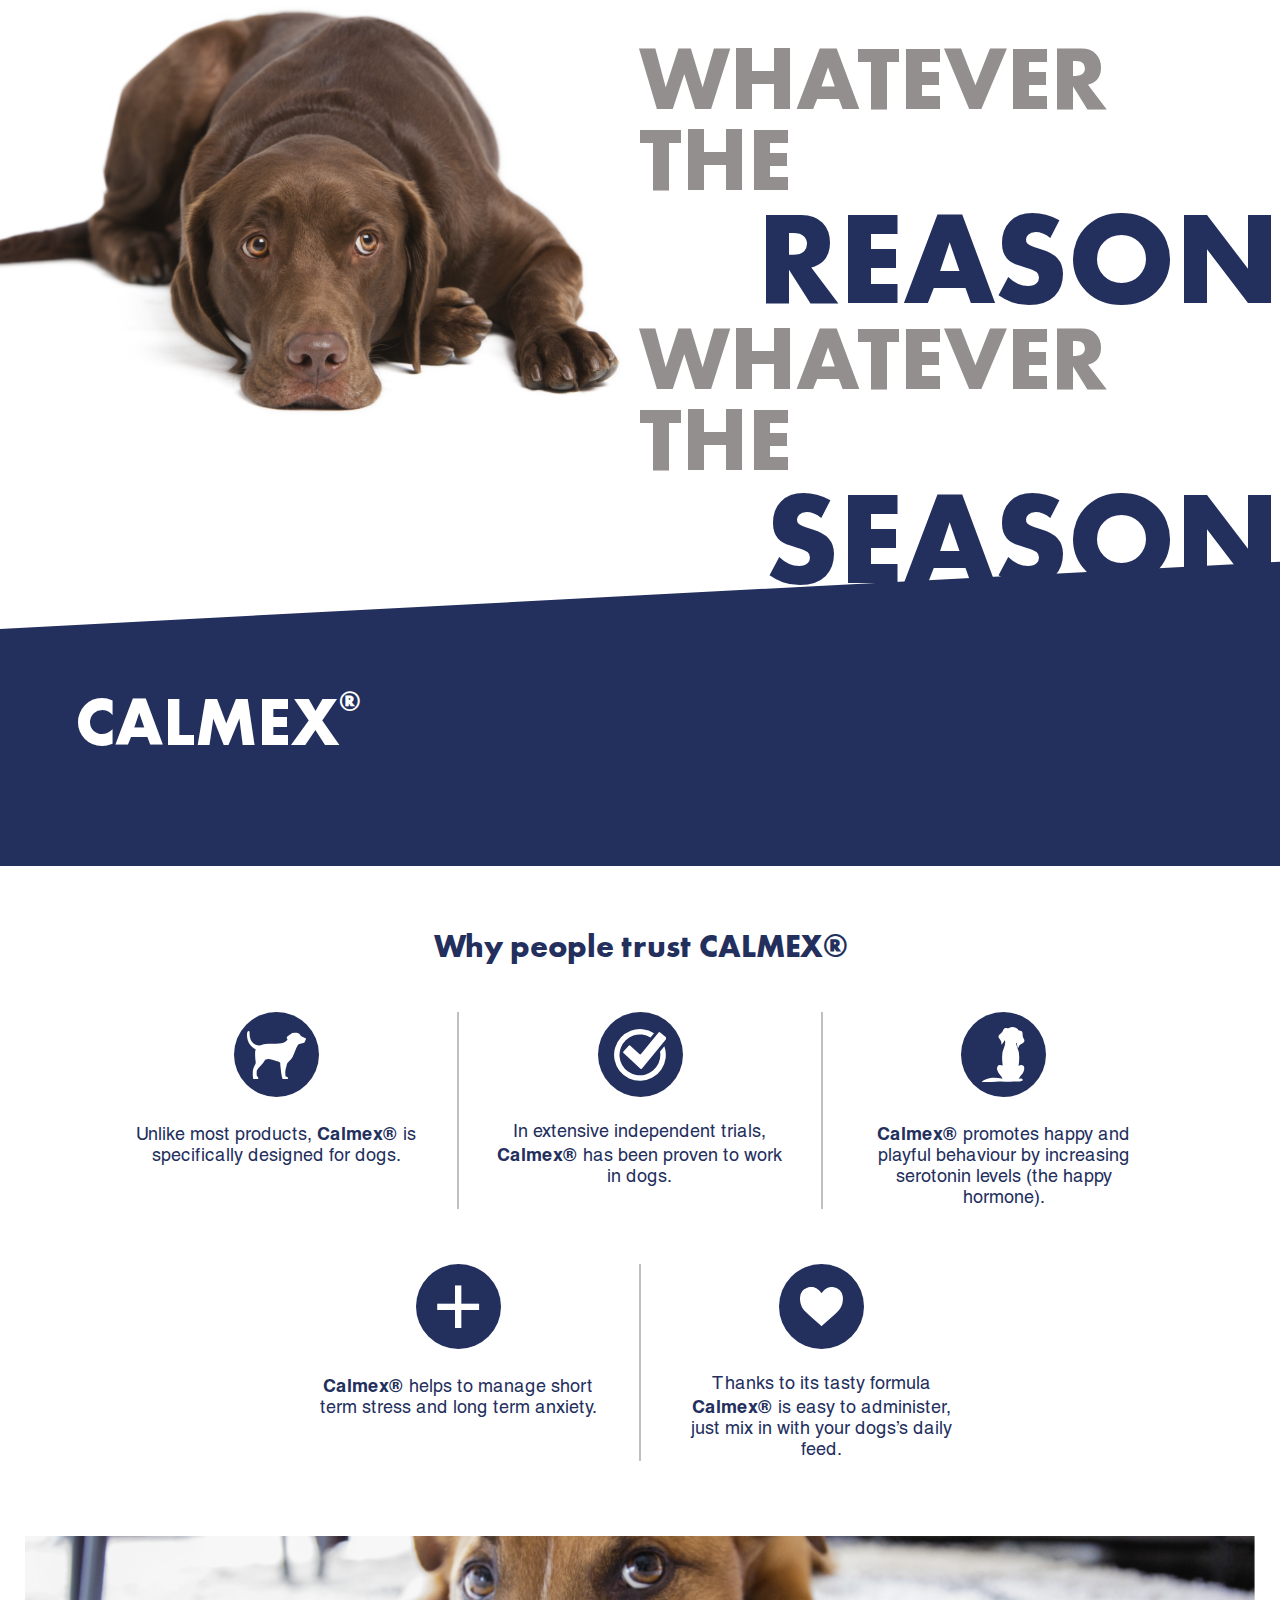
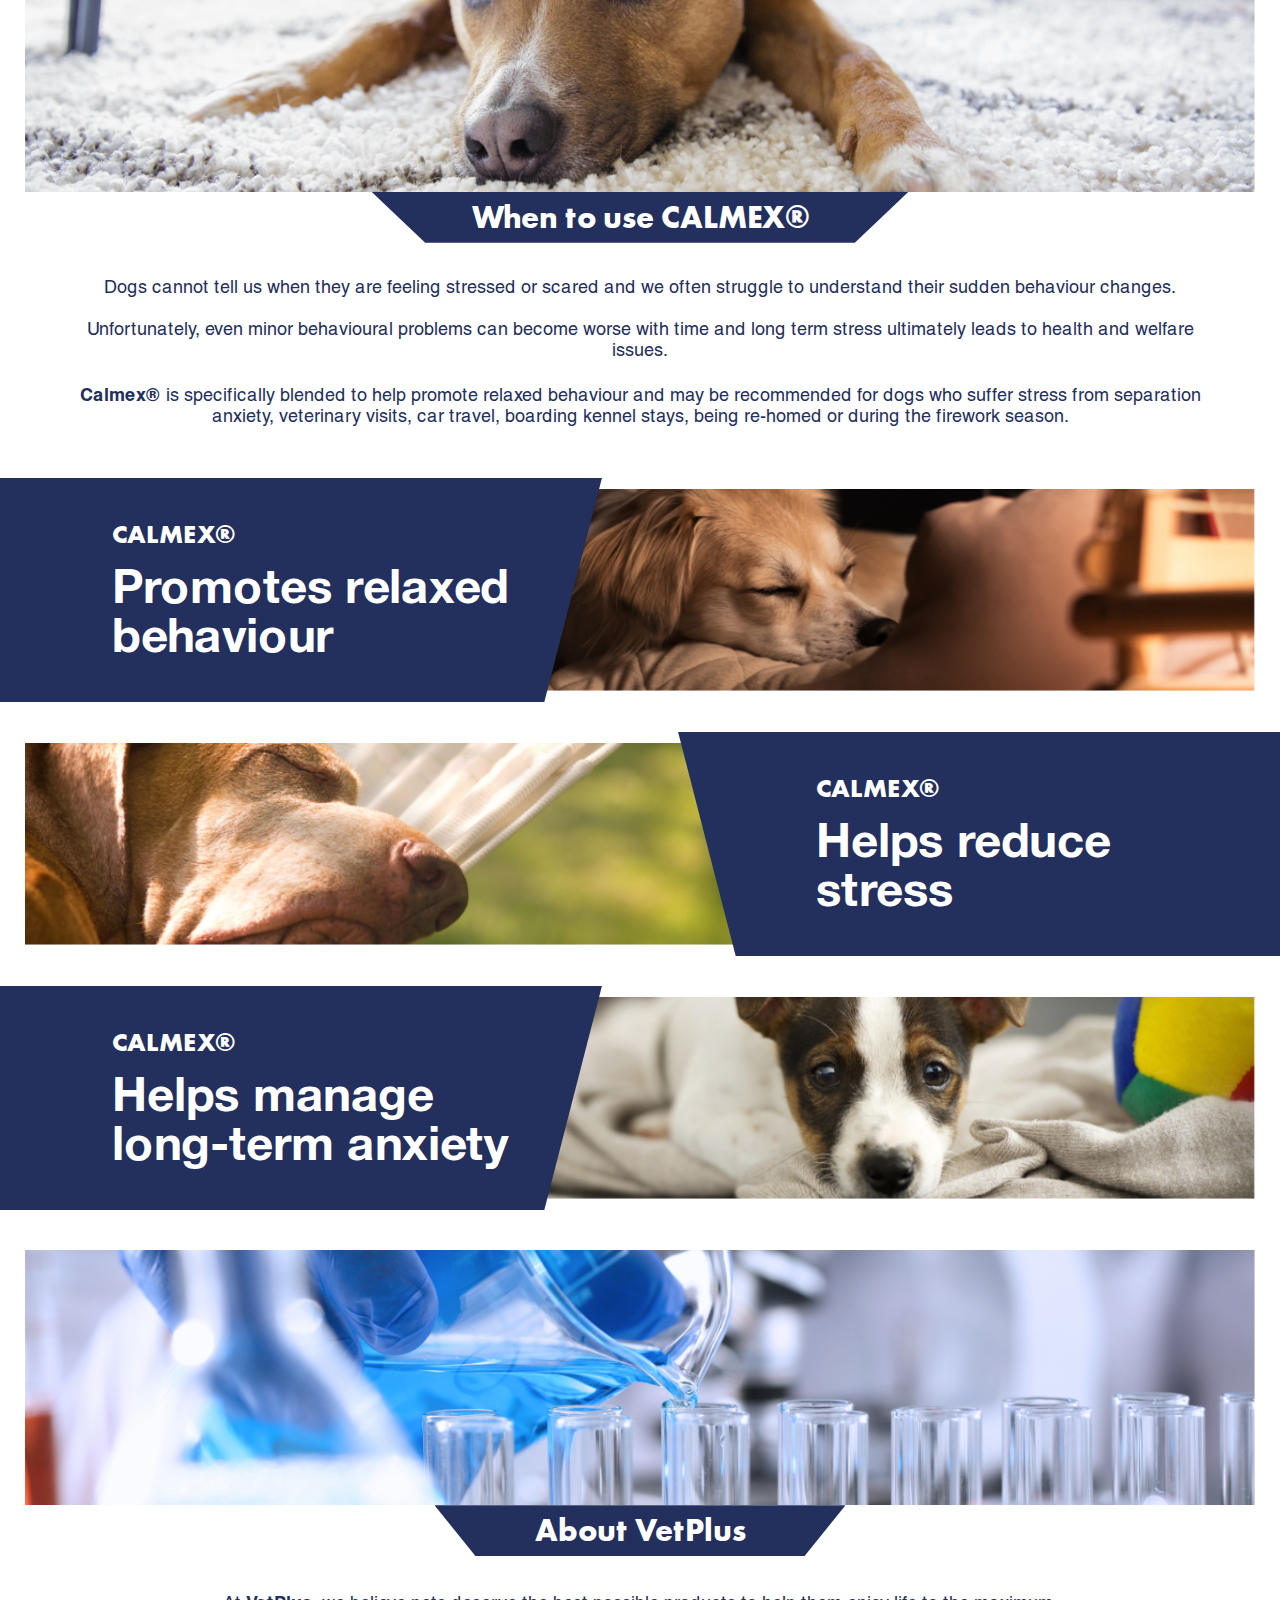
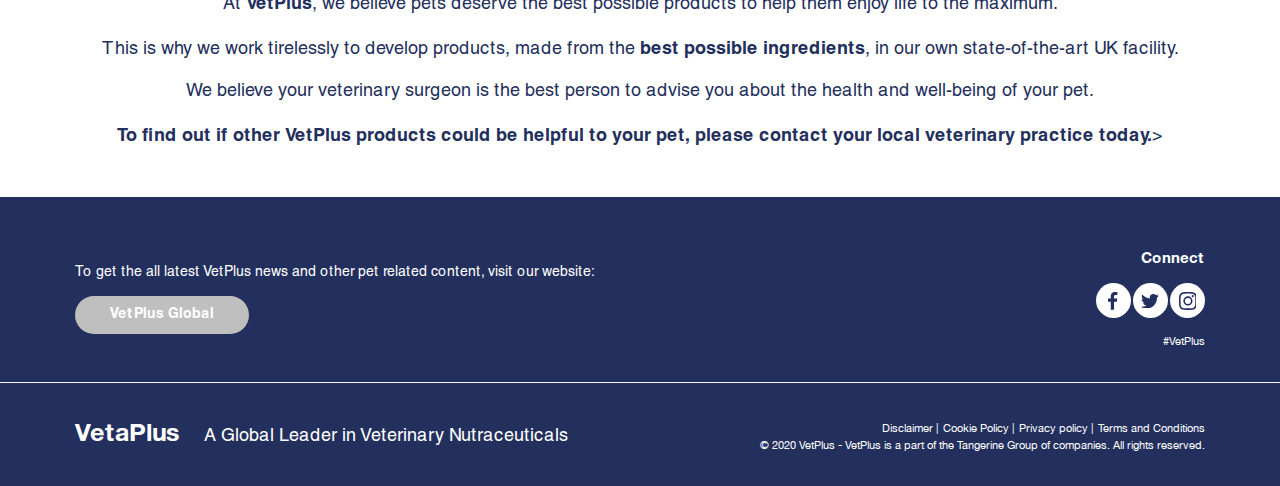
==== calmex-for-cats.html @ 081dda26 "Без адаптации" ====
<!doctype html>
<html lang="en">
<head>
  <meta charset="UTF-8">
  <meta name="viewport"
        content="width=device-width, user-scalable=no, initial-scale=1.0, maximum-scale=1.0, minimum-scale=1.0">
  <meta http-equiv="X-UA-Compatible" content="ie=edge">
  <link rel="stylesheet" href="assets/fonts/stylesheet.css">
  <link rel="stylesheet" href="assets/css/style.css">
  <link rel="stylesheet" href="assets/css/media.css">
  <title>SYNOQUIN</title>
</head>
<body id="landing">
<header class="landing">
  <div class="landing_banner">
    <div class="landing_banner__img">
      <img src="assets/img/calmex-for-dog/banner.png" alt="">
    </div>
    <div class="landing_banner__title">
      <h1>
        <span class="silver">whatever the</span>
        <span class="violet">reason</span>
        <span class="silver">whatever the</span>
        <span class="violet">season</span>
      </h1>
    </div>
  </div>
  <div class="container">
    <div class="logo_block">
      <p>CALMEX<span>®</span></p>
    </div>
  </div>
</header>

<main>

  <section class="people_trust">

    <div class="container">

      <h2 class="people_trust__title">Why people trust CALMEX®</h2>

      <div class="people_trust__cards_list">
        <div class="people_trust__card">
          <div class="people_trust__card__logo">
          <span>
            <svg xmlns="http://www.w3.org/2000/svg" width="59.027" height="48.199" viewBox="0 0 59.027 48.199"><path
              d="M943.365,1297.179c-.238-.11-4.494-1.859-4.974-2.506-.231-.311-1.165-1.645-1.165-1.645-1.449-2-6.472-1.39-7.686-.92a2.155,2.155,0,0,0-.654.469,19.776,19.776,0,0,0-3.574,2.5c-1.175,1.1-.94,1.645-.744,2.193a4.993,4.993,0,0,0,.636,1.121c-.9,1.412-3.032,3.585-8.231,4.017-1.25.1-4.485.3-10.753.3a19.257,19.257,0,0,0-8.752,1.746,14.268,14.268,0,0,1-4.658-.982,10.971,10.971,0,0,1-5.19-7.285,25.179,25.179,0,0,1-.388-5.129,1.478,1.478,0,0,0-.317-.824c-.744-.862-2.212,0-2.252,2.741-.036,2.523.229,6.97,3.141,10.686.252.322.522.638.815.947.339.357.671.682.993.981a27.233,27.233,0,0,0,3.737,2.834c-.893,2.164-.507,4.91-.507,7.309,0,2.859.865,5.6.395,6.619s-2.252,5.111-2.252,5.111c-1.1,3.407-.313,9.966-.089,10.184.421.409,1.91.509,3.055.45a4.694,4.694,0,0,0,1.381-.175c.617-.323.764-.646.676-.969s-.573-1.392-.94-1.529c-1.028-.382-.7-2.87-.7-4.729,0-2.163,3.237-5.175,4.862-6.926,1.935-2.084,3.134-4.852,3.663-5.175a8.462,8.462,0,0,1,3.437-.647c1.83.092,4.509,1.357,9.346,2.4,2.629.566,2.316,1.948,2.257,2.3s.206,2.556.382,4.289.676,5.755,1,7.4.617,3.231,1.117,3.525a14.829,14.829,0,0,0,3.434.206c1.469,0,2.134-.354,1.911-1.056-.382-1.205-2.419-1.656-2.575-1.773a27.666,27.666,0,0,1-.176-5.229,37.312,37.312,0,0,1,1.135-5.128c.274-1.018.265-2.839,2.38-4.563a15.035,15.035,0,0,0,3.87-4.7c2.086-4.4,3.868-10.424,5.441-12.048a5.056,5.056,0,0,1,2.146-.961,29.17,29.17,0,0,0,3.761-1.018.987.987,0,0,0,.517-.549,9.919,9.919,0,0,0,1.194-2.577C943.8,1297.664,943.754,1297.359,943.365,1297.179Z"
              transform="translate(-884.66 -1289.906)" fill="#fff"/></svg>
          </span>
          </div>
          <p class="people_trust__card__description">
            Unlike most products, <b>Calmex®</b> is specifically designed for dogs.
          </p>
        </div>
        <div class="people_trust__card">
          <div class="people_trust__card__logo">
          <span>
            <svg xmlns="http://www.w3.org/2000/svg" width="52.59" height="51.83" viewBox="0 0 52.59 51.83"><g
              transform="translate(0 0)"><path
              d="M397.347,250.685a20.635,20.635,0,0,1,.291,3.449,20.431,20.431,0,1,1-9.821-17.468l3.5-4.268a25.882,25.882,0,1,0,10.312,13.063Z"
              transform="translate(-351.285 -228.219)" fill="#fff"/><path
              d="M408.513,268.59a1.17,1.17,0,0,1-.067-1.648l5.224-5.664a1.169,1.169,0,0,1,1.647-.066l9.071,8.37a1.089,1.089,0,0,0,1.6-.112l17.558-21.44a1.169,1.169,0,0,1,1.641-.163l5.963,4.883a1.169,1.169,0,0,1,.163,1.64l-24.3,29.679a1.089,1.089,0,0,1-1.6.112Z"
              transform="translate(-398.982 -244.482)" fill="#fff"/></g></svg>
          </span>
          </div>
          <p class="people_trust__card__description">
            In extensive independent trials, <b>Calmex®</b> has been proven to work in dogs.
          </p>
        </div>
        <div class="people_trust__card">
          <div class="people_trust__card__logo">
          <span>
            <svg xmlns="http://www.w3.org/2000/svg" width="42.329" height="55.304" viewBox="0 0 42.329 55.304"><path
              d="M77.169,184.973a3.811,3.811,0,0,0-2.65.61c-.206.135-.411-.04-.367-.282a47.282,47.282,0,0,0,.619-8.441A23.929,23.929,0,0,0,72.447,166.4a7.883,7.883,0,0,1-.511-1.713c-.074-.393-.34-1.228-.086-1.583.176-.246.616-.269.885-.366a7.942,7.942,0,0,0,.753,5.193c.4.083.616-1.055.711-1.322.742-2.086,3.356-2.821,4.906-4.15a2.758,2.758,0,0,0,.321-3.429,11.626,11.626,0,0,1-1.244-3.459c-.1-.895.22-2.649-.495-3.888s-2.893-1.1-3.214-1.206-.595-.923-1.878-2.024a6.043,6.043,0,0,0-2.978-1.272,6.464,6.464,0,0,0-3.359-.029c-1.647.5-2.253,1.139-2.591,1.106s-2.262-.8-3.452.051-1.659,2.358-2.142,3.133a12.311,12.311,0,0,1-2.638,2.662c-.87.622-1.789,1.963-1.2,3.249s1.775,2.476,2.105,3.381a9.174,9.174,0,0,1,.639,2.243c.007.475-.317,1.421-.011,1.563s1.187-1.122,1.3-1.248a6.819,6.819,0,0,0,1.631-3.174c-.024.106.333.295.4.359.644.626.392,1.979.345,2.789a9.273,9.273,0,0,1-.671,3.135,23.93,23.93,0,0,0-2.323,10.461,47.4,47.4,0,0,0,.537,7.962.47.47,0,0,1-.672.536,3.739,3.739,0,0,0-2.263-.385c-1.949.285-3.148,2.206-2.548,4.627.791,3.192,3.31,5.322,4.946,8.041.6,1,.386,1,.386,1l-.789-.1a28.794,28.794,0,0,0-9.654-.839,24.914,24.914,0,0,0-5.334,1.2,13.426,13.426,0,0,0-4.567,2.32.4.4,0,0,0-.141.215c-.028.178.167.31.341.382a6.323,6.323,0,0,0,2.068.383c4.864.273,9.754-.667,14.614-.789.84-.021,1.684-.02,2.526,0a92.056,92.056,0,0,0,9.542.187c5.045-.015,9.957-.077,10.025-.613.017-.132,1.405-.187,1.574-.827a1.031,1.031,0,0,0-.562-1.121c-.141-.053-.281-.347-.618-.56s-1.258,0-1.258,0l-1.626.169a14.5,14.5,0,0,0,1.175-1.746c.708-.9,1.483-1.747,2.18-2.657C79.228,192.017,81.9,185.664,77.169,184.973Z"
              transform="translate(-37.544 -146.936)" fill="#fff"/></svg>
          </span>
          </div>
          <p class="people_trust__card__description">
            <b>Calmex®</b> promotes happy and playful behaviour by increasing serotonin levels (the happy hormone).
          </p>
        </div>
        <div class="people_trust__card">
          <div class="people_trust__card__logo">
          <span>
            +
          </span>
          </div>
          <p class="people_trust__card__description">
            <b>Calmex®</b> helps to manage short term stress and long term anxiety.
          </p>
        </div>
        <div class="people_trust__card">
          <div class="people_trust__card__logo">
          <span>
            <svg xmlns="http://www.w3.org/2000/svg" width="42.923" height="39.227" viewBox="0 0 42.923 39.227"><path
              d="M-92.744-152.993c-.875-.813-1.717-1.625-2.591-2.4q-3.685-3.277-7.391-6.529c-2.014-1.767-4.057-3.5-5.927-5.427a20.892,20.892,0,0,1-3.713-4.952,15.931,15.931,0,0,1-1.551-4.839,22.921,22.921,0,0,1-.272-4.494,10.692,10.692,0,0,1,7.244-9.907,11.212,11.212,0,0,1,12.037,2.861,13.228,13.228,0,0,1,2.035,2.571c.035.056.072.11.129.2l.156-.244a13.116,13.116,0,0,1,5.122-4.812,10.987,10.987,0,0,1,6.009-1.193,10.783,10.783,0,0,1,7.094,3.271,10.686,10.686,0,0,1,2.948,6.055,18.59,18.59,0,0,1,.01,4.319,17.645,17.645,0,0,1-.878,4.243,16.933,16.933,0,0,1-3.282,5.529,50.726,50.726,0,0,1-5.085,4.97c-2.644,2.325-5.307,4.629-7.943,6.965-1.355,1.2-2.666,2.451-4,3.678Z"
              transform="translate(114.207 192.219)" fill="#fff"/></svg>
          </span>
          </div>
          <p class="people_trust__card__description">
            Thanks to its tasty formula <b>Calmex®</b> is easy to administer, just mix in with your dogs’s daily feed.
          </p>
        </div>
      </div>

    </div>

  </section>

  <section class="when_use">
    <div class="when_use__banner">
      <img src="assets/img/calmex-for-dog/when-to-use.png" alt="">
    </div>

    <div class="container">
      <h2 class="when_use__title">When to use CALMEX®</h2>

      <p class="when_use__description">Dogs cannot tell us when they are feeling stressed or scared and we often
        struggle to understand their sudden
        behaviour changes.
        <br><br>

        Unfortunately, even minor behavioural problems can become worse with time and long term stress ultimately leads
        to health and welfare issues.
        <br><br>

        <b> Calmex®</b> is specifically blended to help promote relaxed behaviour and may be recommended for dogs who
        suffer
        stress from separation anxiety, veterinary visits, car travel, boarding kennel stays, being re-homed or during
        the firework season.</p>
    </div>
  </section>

  <section class="advantages">

    <div class="advantages__line">
      <div class="advantages__line__tab">
          <p>CALMEX<span>®</span></p>
        <h3 class="advantages__line__title">
          Promotes relaxed <br> behaviour
        </h3>
      </div>
      <div class="advantages__line__image" style="background-image: url('assets/img/calmex-for-dog/use-1.png') "></div>
    </div>

    <div class="advantages__line">
      <div class="advantages__line__tab">
          <p>CALMEX<span>®</span></p>
        <h3 class="advantages__line__title">
          Helps reduce<br>
          stress
        </h3>
      </div>
      <div class="advantages__line__image" style="background-image: url('assets/img/calmex-for-dog/use-2.png') "></div>
    </div>

    <div class="advantages__line">
      <div class="advantages__line__tab">
          <p>CALMEX<span>®</span></p>
        <h3 class="advantages__line__title">
          Helps manage<br>
          long-term anxiety
        </h3>
      </div>
      <div class="advantages__line__image" style="background-image: url('assets/img/calmex-for-dog/use-3.png') "></div>
    </div>

  </section>

  <section class="about_vet">
    <div class="about_vet__banner">
      <img src="assets/img/chemical.png" alt="">
    </div>

    <div class="container">
      <h2 class="about_vet__title">About VetPlus</h2>

      <p class="about_vet__description">
        At <b>VetPlus</b>, we believe pets deserve the best possible products to help them enjoy life to the maximum.
        <br><br>
        This is why we work tirelessly to develop products, made from the <b>best possible ingredients</b>, in our own state-of-the-art UK facility.
        <br><br>
        We believe your veterinary surgeon is the best person to advise you about the health and well-being of your pet.
        <br><br>
        <b>To find out if other VetPlus products could be helpful to your pet, please contact your local veterinary practice today.</b>>
    </div>
  </section>

</main>

<footer>
  <div class="call_to_action">
    <div class="container">

      <div class="call_to_action__button_block">
        <h5>To get the all latest VetPlus news and other pet related content, visit our website:</h5>

        <a href="#">VetPlus Global</a>
      </div>

      <div class="call_to_action__socials_block">
        <h4>Connect</h4>

        <div class="call_to_action__socials">
          <span class="call_to_action__social_icon call_to_action__facebook">
            <svg xmlns="http://www.w3.org/2000/svg" width="9.335" height="17.875" viewBox="0 0 9.335 17.875"><path
              d="M86.058,17.875V9.732h2.781l.4-3.178H86.058V4.568c0-.894.3-1.589,1.589-1.589h1.688V.1c-.4,0-1.39-.1-2.483-.1a3.833,3.833,0,0,0-4.071,4.171V6.554H80V9.732h2.781v8.143Z"
              transform="translate(-80)" fill-rule="evenodd"/></svg>
          </span>
          <span class="call_to_action__social_icon call_to_action__twitter">
            <svg xmlns="http://www.w3.org/2000/svg" width="17.875" height="14.499" viewBox="0 0 17.875 14.499"><path
              d="M43.66,16.5A10.334,10.334,0,0,0,54.087,6.071v-.5a8.072,8.072,0,0,0,1.787-1.887,8.243,8.243,0,0,1-2.085.6A3.864,3.864,0,0,0,55.378,2.3a9.108,9.108,0,0,1-2.284.894A3.546,3.546,0,0,0,50.413,2a3.731,3.731,0,0,0-3.674,3.674,1.936,1.936,0,0,0,.1.794A10.267,10.267,0,0,1,39.291,2.6a3.8,3.8,0,0,0-.5,1.887,3.945,3.945,0,0,0,1.589,3.078,3.348,3.348,0,0,1-1.688-.5h0a3.629,3.629,0,0,0,2.979,3.575,3.061,3.061,0,0,1-.993.1,1.69,1.69,0,0,1-.7-.1,3.762,3.762,0,0,0,3.476,2.582,7.5,7.5,0,0,1-4.568,1.589,2.749,2.749,0,0,1-.894-.1A9.373,9.373,0,0,0,43.66,16.5"
              transform="translate(-38 -2)" fill-rule="evenodd"/></svg>
          </span>
          <span class="call_to_action__social_icon call_to_action__instagram">
            <svg xmlns="http://www.w3.org/2000/svg" width="17.875" height="17.875" viewBox="0 0 17.875 17.875"><path
              d="M8.937,1.589a27.4,27.4,0,0,1,3.575.1,4.606,4.606,0,0,1,1.688.3,3.487,3.487,0,0,1,1.688,1.688,4.606,4.606,0,0,1,.3,1.688c0,.894.1,1.192.1,3.575a27.4,27.4,0,0,1-.1,3.575,4.606,4.606,0,0,1-.3,1.688A3.487,3.487,0,0,1,14.2,15.889a4.606,4.606,0,0,1-1.688.3c-.894,0-1.192.1-3.575.1a27.4,27.4,0,0,1-3.575-.1,4.606,4.606,0,0,1-1.688-.3A3.488,3.488,0,0,1,1.986,14.2a4.606,4.606,0,0,1-.3-1.688c0-.894-.1-1.192-.1-3.575a27.4,27.4,0,0,1,.1-3.575,4.606,4.606,0,0,1,.3-1.688,3.567,3.567,0,0,1,.7-.993,1.679,1.679,0,0,1,.993-.7,4.606,4.606,0,0,1,1.688-.3,27.4,27.4,0,0,1,3.575-.1M8.937,0A29.341,29.341,0,0,0,5.263.1,6.131,6.131,0,0,0,3.078.5,3.887,3.887,0,0,0,1.49,1.49,3.887,3.887,0,0,0,.5,3.078,4.525,4.525,0,0,0,.1,5.263,29.341,29.341,0,0,0,0,8.937a29.341,29.341,0,0,0,.1,3.674A6.131,6.131,0,0,0,.5,14.8a3.887,3.887,0,0,0,.993,1.589,3.887,3.887,0,0,0,1.589.993,6.131,6.131,0,0,0,2.185.4,29.342,29.342,0,0,0,3.674.1,29.342,29.342,0,0,0,3.674-.1,6.131,6.131,0,0,0,2.185-.4A4.166,4.166,0,0,0,17.378,14.8a6.131,6.131,0,0,0,.4-2.185c0-.993.1-1.291.1-3.674a29.342,29.342,0,0,0-.1-3.674,6.131,6.131,0,0,0-.4-2.185,3.887,3.887,0,0,0-.993-1.589A3.887,3.887,0,0,0,14.8.5,6.131,6.131,0,0,0,12.612.1,29.341,29.341,0,0,0,8.937,0m0,4.369A4.494,4.494,0,0,0,4.369,8.937,4.568,4.568,0,1,0,8.937,4.369m0,7.547A2.926,2.926,0,0,1,5.958,8.937,2.926,2.926,0,0,1,8.937,5.958a2.926,2.926,0,0,1,2.979,2.979,2.926,2.926,0,0,1-2.979,2.979M13.7,3.078A1.092,1.092,0,1,0,14.8,4.171,1.1,1.1,0,0,0,13.7,3.078"
              fill-rule="evenodd"/></svg>
          </span>
        </div>

        <p class="call_to_action__hashtag">#VetPlus</p>
      </div>

    </div>
  </div>
  <div class="copyright_section">

    <div class="container">
      <div class="copyright_section__logo_block">
        <p class="logo">
          VetaPlus
        </p>
        <p>A Global Leader in Veterinary Nutraceuticals</p>
      </div>
      <div class="copyright_section__copyright_block">
        <ul class="copyright_section__menu">
          <li class="copyright_section__list"><a href="#" class="copyright_section__link">Disclaimer |</a></li>
          <li class="copyright_section__list"><a href="#" class="copyright_section__link">Cookie Policy |</a></li>
          <li class="copyright_section__list"><a href="#" class="copyright_section__link">Privacy policy |</a></li>
          <li class="copyright_section__list"><a href="#" class="copyright_section__link">Terms and Conditions</a></li>
        </ul>
        <p class="copyright_section__copyright_text">
          © 2020 VetPlus - VetPlus is a part of the Tangerine Group of companies. All rights reserved.
        </p>
      </div>
    </div>
  </div>
</footer>

<script src="assets/js/main.js"></script>
</body>
</html>
---- assets/fonts/stylesheet.css ----
@font-face {
    font-family: 'Helvetica';
    src: url('Helvetica.woff2') format('woff2'),
        url('Helvetica.woff') format('woff');
    font-weight: 500;
    font-style: normal;
    font-display: swap;
}

@font-face {
    font-family: 'Futura PT';
    src: url('FuturaPT-Bold.woff2') format('woff2'),
        url('FuturaPT-Bold.woff') format('woff');
        url('Futura-PT-bold.ttf') format('truetype');
    font-weight: bold;
    font-style: normal;
    font-display: swap;
}

@font-face {
    font-family: 'Futura PT';
    src: url('FuturaPT-Medium.woff2') format('woff2'),
        url('FuturaPT-Medium.woff') format('woff');
        url('Futura-PT-medium.ttf') format('truetype');
    font-weight: 500;
    font-style: normal;
    font-display: swap;
}

@font-face {
    font-family: 'Korolev';
    src: url('Korolev-Bold.woff2') format('woff2'),
        url('Korolev-Bold.woff') format('woff');
        url('Korolev-Bold.ttf') format('truetype');
    font-weight: bold;
    font-style: normal;
    font-display: swap;
}

@font-face {
    font-family: 'Helvetica';
    src: url('Helvetica-Bold.woff2') format('woff2'),
        url('Helvetica-Bold.woff') format('woff');
        url('Helvetica-Bold.ttf') format('truetype');
    font-weight: bold;
    font-style: normal;
    font-display: swap;
}

@font-face {
    font-family: 'HelveticaNeueCyr';
    src: url('HelveticaNeueCyr-Bold.woff2') format('woff2'),
        url('HelveticaNeueCyr-Bold.woff') format('woff');
    font-weight: bold;
    font-style: normal;
    font-display: swap;
}

@font-face {
    font-family: 'Helvetica Neue';
    src: url('HelveticaNeue.woff2') format('woff2'),
        url('HelveticaNeue.woff') format('woff');
        url('HelveticaNeue.ttf') format('truetype');
    font-weight: normal;
    font-style: normal;
    font-display: swap;
}
---- assets/css/style.css ----
* {
  margin: 0;
  padding: 0;
  list-style: none;
  text-decoration: none;
}

:root {
  --main-bg: #232F5D;

  --button-grey: #BFBFBF;
  --title-grey: #938F8E;

  --white-color: #ffffff;

  --helvetica: 'Helvetica';
  --futura: 'Futura PT';
  --korolev: 'Korolev';
  --helvetica-cyr: 'HelveticaNeueCyr';
  --helvetica-neue: 'Helvetica Neue';
}

.test{
  padding: 200px 0;
}

body {
  min-height: 100vh;
  display: flex;
  flex-direction: column;
  justify-content: space-between;
}


.container {
  width: 100%;
  max-width: 1160px;
  padding-left: 15px;
  padding-right: 15px;
  box-sizing: border-box;
  margin-left: auto;
  margin-right: auto;
  position: relative;
  z-index: 10;
}

header {
  position: relative;
  z-index: 2;
  overflow: hidden;
  flex-grow: 1;
}

header:after {
  content: '';
  position: absolute;
  top: -100%;
  left: -100%;
  background: var(--main-bg);
  width: 200%;
  height: 200%;
  transform: rotate(-2deg);
}

.landing:after{
  top: 70%;
  left: 0;
}

.logo_block {
  width: 100%;
  padding-top: 55px;
  padding-bottom: 90px;
}

.landing .logo_block{
  padding-top: 90px;
  padding-bottom: 110px;
}

.logo_block p:first-child {
  font-family: var(--futura);
  font-size: 68px;
  font-weight: bold;
  display: flex;
  align-items: flex-start;
  line-height: 1;
  color: var(--white-color);
}

.logo_block p:first-child span {
  font-size: 28px;
}

.logo {
  font-size: 52px;
  color: var(--white-color);
  font-weight: bold;
  font-family: var(--helvetica-cyr);
}

.landing_banner{
  display: flex;
}

.landing_banner__img{
  position: relative;
  width: 50%;
  padding-top: 35%;
}

.landing_banner__img img{
  position: absolute;
  top: 0;
  left: 0;
  width: 100%;
}

.landing_banner__title{
  padding-top: 3%;
}

.landing_banner__title h1{
  font-family: var(--futura);
  font-weight: bold;
  font-size: 131px;
  color: var(--main-bg);
  text-transform: uppercase;
  display: flex;
  flex-direction: column;
  align-items: flex-end;
  line-height: 0.9;
}

.landing_banner__title .silver{
  font-size: 90px;
  color: var(--title-grey);
}





/*select country*/

main{
  flex-grow: 20;
}

.select_country__title{
  font-family: var(--helvetica-cyr);
  font-size: 24px;
  font-weight: bold;
  margin-bottom: 50px;
  margin-top: 30px;
  color: var(--main-bg);
}

.select_country__countries{
  margin-top: 20px;
  transition: all 0.8s ease;
  height: auto;
  width: 100%;
}

.select_country__countries .cards_container{
  display: flex;
  flex-wrap: wrap;
  align-items: flex-start;
  justify-content: flex-start;
  row-gap: 20px;
  column-gap: 2.85%;
  width: 100%;
  height: fit-content;
}

.select_country__country_card{
  width: 10%;
  box-sizing: border-box;
  display: flex;
  flex-direction: column;
  align-items: center;
  row-gap: 15px;
}

.select_country__country_card img{
  width: 100%;
  opacity: 0.7;
  filter: grayscale(1);
  transition: 0.5s all ease;
}

.select_country__country_card:hover img{
  opacity: 1;
  filter: grayscale(0);
}

.select_country__country_card p{
  font-family: var(--helvetica);
  font-size: 16px;
  font-weight: 400;
  color: gray;
  text-align: center;
}

.select_country__country_card:hover p{
  color: var(--main-bg);
}

.select_country__hidden_block{
  max-height: 0;
  overflow: hidden;
  margin-bottom: 20px;
}

.select_country__view_all{
  display: flex;
  width: fit-content;
  margin: 0 auto 90px auto;
  cursor: pointer;
  user-select: none;
  padding: 10px 50px;
  background: var(--button-grey);
  color: var(--white-color);
  border-radius: 25px;
  font-family: var(--helvetica-cyr);
  font-weight: bold;
  font-size: 18px;
}

.select_country__view_all.active{
  background: var(--main-bg);
}


/*People trust*/

.people_trust{
  padding-top: 60px;
  padding-bottom: 75px;
}

.people_trust__title{
  width: 100%;
  text-align: center;
  font-family: var(--futura);
  font-weight: bold;
  font-size: 32px;
  color: var(--main-bg);
  margin-bottom: 45px;
}

.people_trust__cards_list{
  display: flex;
  justify-content: center;
  align-items: flex-start;
  flex-wrap: wrap;
  row-gap: 55px;
}

.people_trust__card{
  display: flex;
  flex-direction: column;
  justify-content: flex-start;
  align-items: center;
  row-gap: 25px;
  width: 32%;
}

.people_trust__card__logo span{
  width: 85px;
  height: 85px;
  display: flex;
  justify-content: center;
  align-items: center;
  background: var(--main-bg);
  border-radius: 50%;
  color: var(--white-color);
  font-size: 90px;
  line-height: 1;
  font-weight: 900;
}

.people_trust__card__logo svg path{
  fill: var(--white-color);
}

.people_trust__card__description{
  max-width: 80%;
  text-align: center;
  color: var(--main-bg);
  font-size: 18px;
  font-family: var(--helvetica);
  font-weight: 400;
}

.people_trust__card.with_line{
  border-right: 2px solid var(--button-grey);
}





/*When Use*/

.when_use,
.about_vet{
  width: 100%;
  padding-bottom: 50px;
}

.when_use__banner,
.about_vet__banner{
  width: 100%;
  box-sizing: border-box;
  padding-left: 25px;
  padding-right: 25px;
  display: flex;
  justify-content: center;
}

.when_use__banner img,
.about_vet__banner img{
  width: 100%;
  height: auto;
}

.when_use .container,
.about_vet .container{
  justify-content: center;
}

.when_use__title,
.about_vet__title{
  width: fit-content;
  margin-left: auto;
  margin-right: auto;
  padding: 5px 100px;
  color: var(--white-color);
  background: var(--main-bg);
  font-family: var(--futura);
  font-size: 32px;
  clip-path: polygon(0 0, 100% 0, 90% 100%, 10% 100%);
  margin-bottom: 35px;
}

.when_use__description,
.about_vet__description{
  color: var(--main-bg);
  font-family: var(--helvetica);
  font-size: 18px;
  text-align: center;
}




/*advantages*/

.advantages{
  display: flex;
  flex-direction: column;
  width: 100%;
  row-gap: 30px;
  margin-bottom: 40px;
}

.advantages__line{
  width: 100%;
  display: flex;
  justify-content: space-between;
  align-items: center;
  position: relative;
  overflow: hidden;
}

.advantages__line:nth-child(even){
  flex-direction: row-reverse;
}

.advantages__line__tab{
  width: 45%;
  background: var(--main-bg);
  clip-path: polygon(0 0, 100% 0, 90% 100%, 0% 100%);
  display: flex;
  justify-content: center;
  align-items: flex-start;
  flex-direction: column;
  row-gap: 15px;
  padding-top: 45px;
  padding-bottom: 45px;
  padding-left: 10%;
  box-sizing: border-box;
  transform: scale(1.1);
  position: relative;
  z-index: 2;
}

.advantages__line:nth-child(even) .advantages__line__tab{
  clip-path: polygon(0 0, 100% 0, 100% 100%, 10% 100%);
}

.advantages__line__tab p{
  font-size: 24px;
  width: fit-content;
  color: var(--white-color);
  font-family: var(--futura);
  font-weight: bold;
  display: flex;
  justify-content: center;
  align-items: flex-start;
}

.advantages__line__title{
  font-size: 43px;
  font-family: var(--helvetica-cyr);
  font-weight: bold;
  color: var(--white-color);
}

.advantages__line__image{
  background-repeat: no-repeat;
  position: absolute;
  width: 60%;
  right: calc(0% + 25px);
  top: 5%;
  height: 90%;
  background-position: top right;
  background-size: cover;
}

.advantages__line:nth-child(even) .advantages__line__image{
  right: calc(40% - 25px);
}

















/*footer*/

footer{
  width: 100%;
  background: var(--main-bg);
  padding-top: 55px;
  padding-bottom: 35px;
  flex-grow: 1;
}

.call_to_action{
  border-bottom: 1px solid var(--white-color);
}

.call_to_action .container{
  width: 100%;
  display: flex;
  justify-content: space-between;
  align-items: center;
  padding-bottom: 35px;
}

.call_to_action .container > div{
  width: 50%;
  display: flex;
  flex-direction: column;
  justify-content: flex-start;
  row-gap: 15px;
}

.call_to_action__button_block{
  align-items: flex-start;
}

.call_to_action__button_block h5{
  color: var(--white-color);
  font-size: 14px;
  font-weight: 400;
  font-family: var(--helvetica);
}

.call_to_action__button_block a{
  display: flex;
  padding: 12px 35px;
  border-radius: 25px;
  color: var(--white-color);
  background: var(--button-grey);
  font-size: 14px;
  font-family: var(--helvetica-cyr);
  font-weight: bold;
}

.call_to_action__socials_block{
  align-items: flex-end;
}

.call_to_action__socials_block h4{
  color: var(--white-color);
  font-family: var(--helvetica-cyr);
  font-weight: bold;
  font-size: 15px;
}

.call_to_action__socials_block p{
  color: var(--white-color);
  font-family: var(--helvetica-neue);
  font-weight: normal;
  font-size: 11px;
}

.call_to_action__socials{
  display: flex;
  justify-content: flex-end;
  align-items: center;
  width: 20%;
}

.call_to_action__social_icon{
  line-height: 1;
  display: flex;
  justify-content: center;
  align-items: center;
  width: 35px;
  height: 35px;
  border-radius: 50%;
  background: var(--white-color);
  margin: 1%;
}

.call_to_action__social_icon:last-child{
  margin-right: 0;
}

.call_to_action__social_icon svg path{
  fill: var(--main-bg);
}

.copyright_section{
  padding-top: 35px;
}

.copyright_section .container{
  display: flex;
  justify-content: space-between;
  align-items: center;
}

.copyright_section .container > div{
  display: flex;
  width: 50%;
}

.copyright_section__logo_block{
  justify-content: flex-start;
  align-content: flex-end;
  column-gap: 25px;
}

.copyright_section__logo_block .logo{
  font-size: 25px;
}

.copyright_section__logo_block p:last-child{
  font-family: var(--helvetica);
  font-weight: 400;
  color: var(--white-color);
  font-size: 18px;
  display: flex;
  align-items: flex-end;
}

.copyright_section__copyright_block{
  flex-direction: column;
  align-items: flex-end;
  row-gap: 3px;
}

.copyright_section__menu{
  display: flex;
  align-items: center;
  justify-content: flex-end;
}

.copyright_section__link,
.copyright_section__copyright_text{
  font-size: 11px;
  font-family: var(--helvetica-neue);
  font-weight: 400;
  color: var(--white-color);
  margin-left: 5px;
}
---- assets/css/media.css ----
@media (max-width: 1920px) {

  header:after {
    transform: rotate(-3deg);
  }

  .logo_block {
    width: 100%;
    padding-top: 45px;
    padding-bottom: 60px;
  }

  .landing .logo_block{
    padding-top: 90px;
    padding-bottom: 110px;
  }

  .landing:after{
    top: 65%;
    left: 0;
  }
}
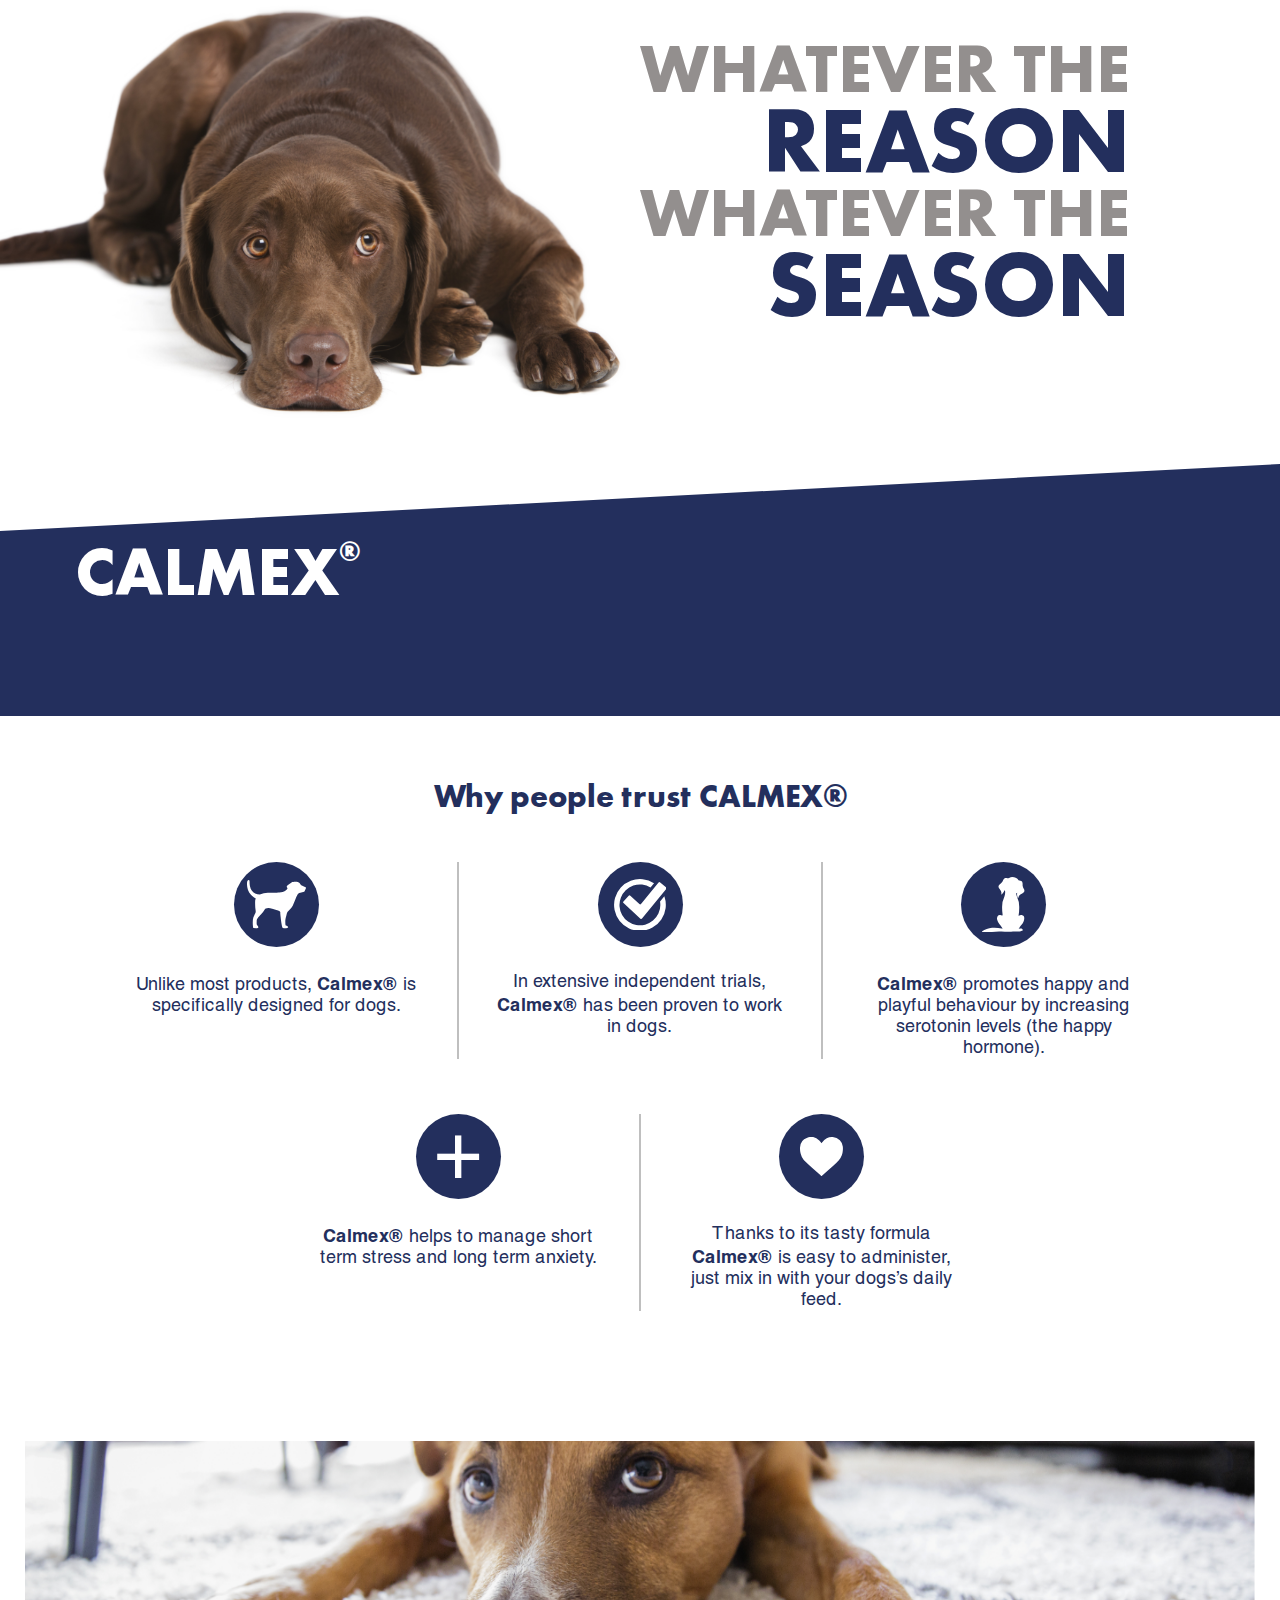
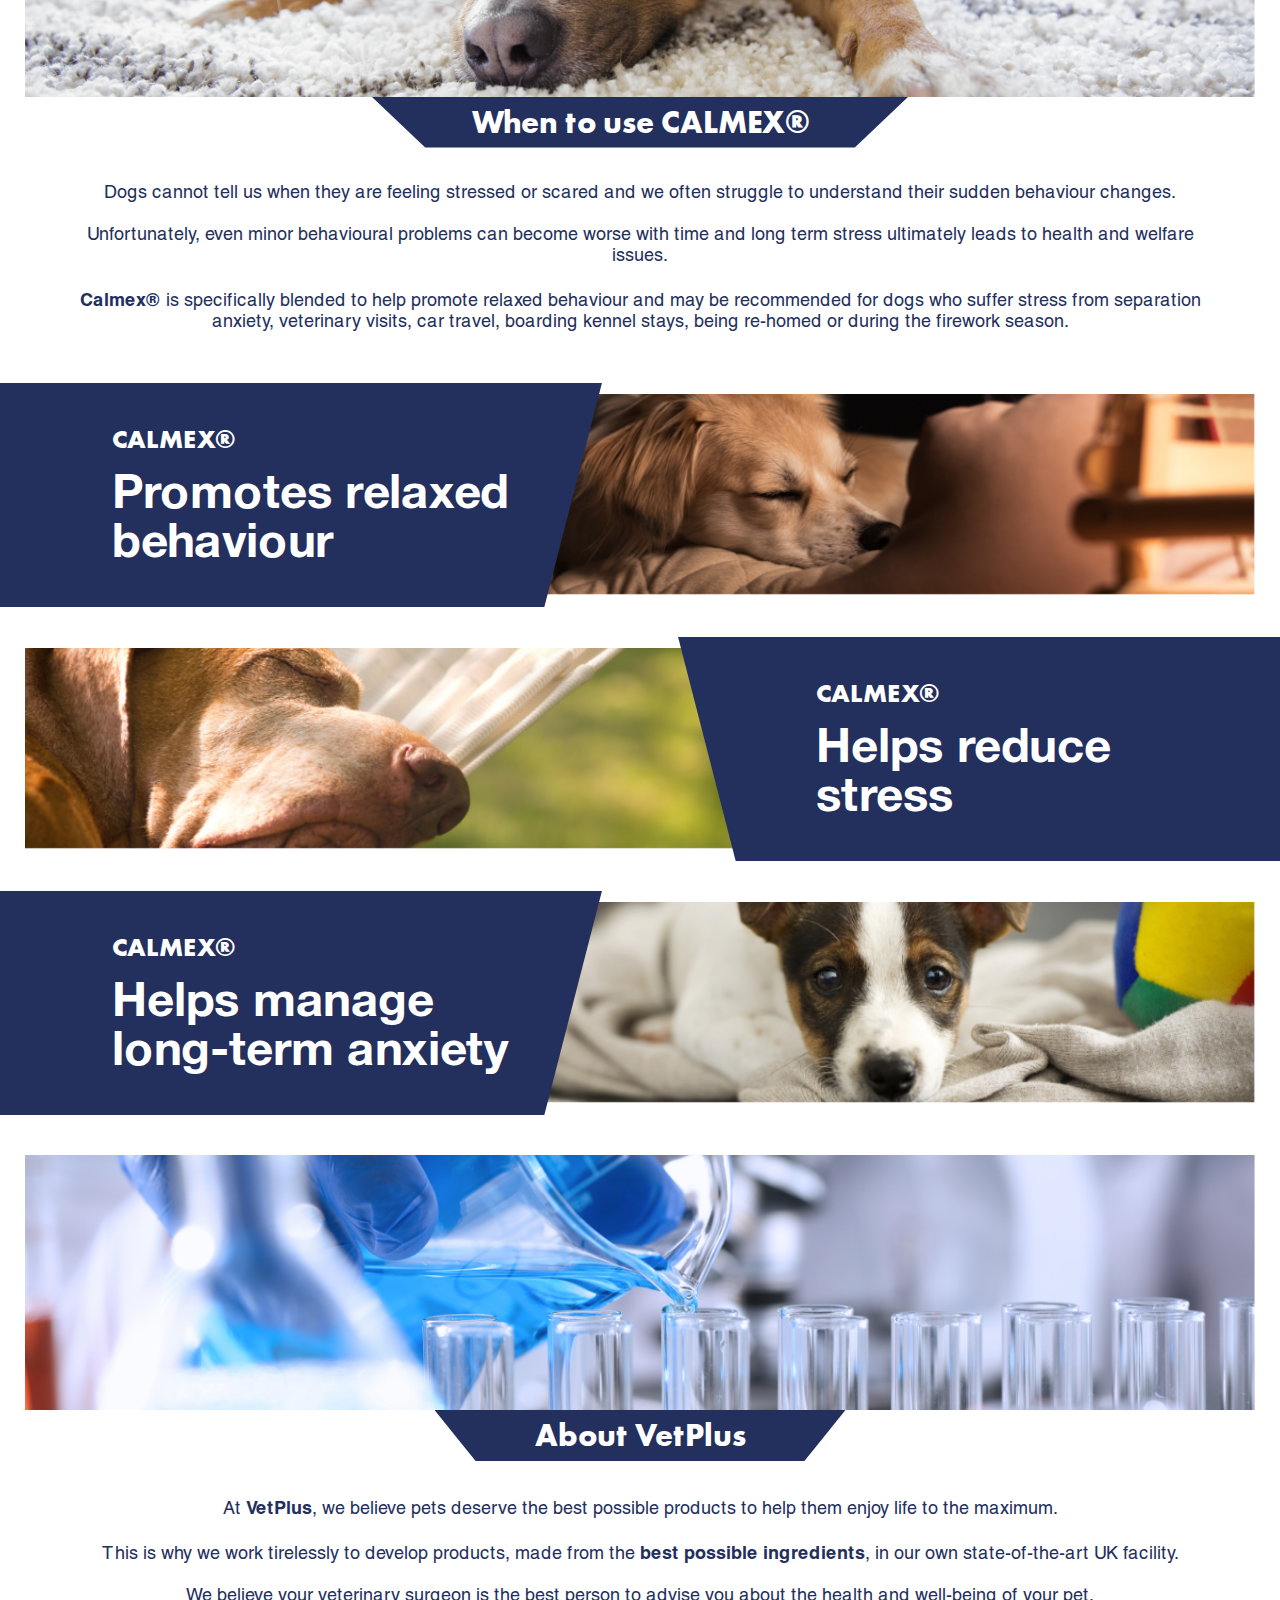
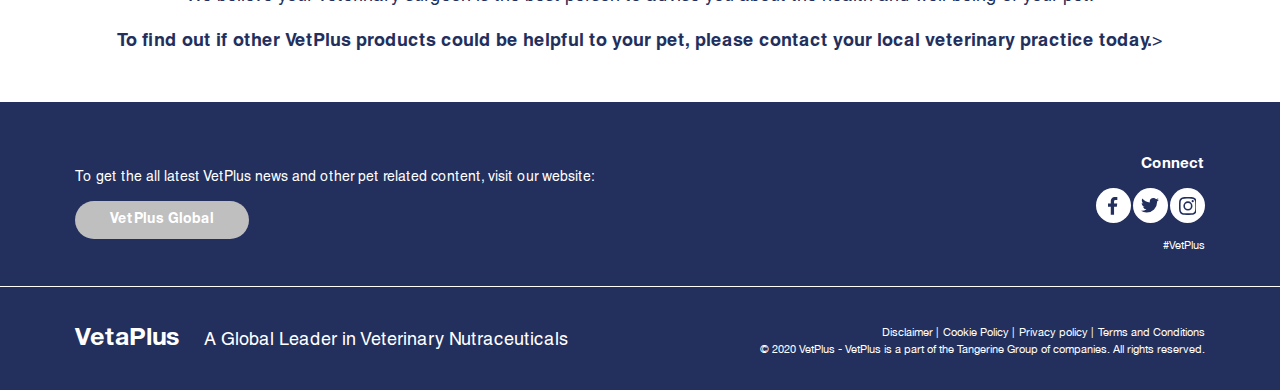
==== commit aad3555f: "Добавил адаптацию" ====
--- a/calmex-for-cats.html
+++ b/calmex-for-cats.html
@@ -111,6 +111,7 @@
   <section class="when_use">
     <div class="when_use__banner">
       <img src="assets/img/calmex-for-dog/when-to-use.png" alt="">
+      <img src="assets/img/calmex-for-dog/when-to-use-m.png" alt="">
     </div>
 
     <div class="container">
@@ -142,6 +143,7 @@
         </h3>
       </div>
       <div class="advantages__line__image" style="background-image: url('assets/img/calmex-for-dog/use-1.png') "></div>
+      <div class="advantages__line__image" style="background-image: url('assets/img/calmex-for-dog/use-1-m.png') "></div>
     </div>
 
     <div class="advantages__line">
@@ -153,6 +155,7 @@
         </h3>
       </div>
       <div class="advantages__line__image" style="background-image: url('assets/img/calmex-for-dog/use-2.png') "></div>
+      <div class="advantages__line__image" style="background-image: url('assets/img/calmex-for-dog/use-2-m.png') "></div>
     </div>
 
     <div class="advantages__line">
@@ -164,6 +167,7 @@
         </h3>
       </div>
       <div class="advantages__line__image" style="background-image: url('assets/img/calmex-for-dog/use-3.png') "></div>
+      <div class="advantages__line__image" style="background-image: url('assets/img/calmex-for-dog/use-3-m.png') "></div>
     </div>
 
   </section>
@@ -171,6 +175,7 @@
   <section class="about_vet">
     <div class="about_vet__banner">
       <img src="assets/img/chemical.png" alt="">
+      <img src="assets/img/chemical-m.png" alt="">
     </div>
 
     <div class="container">
--- a/assets/css/style.css
+++ b/assets/css/style.css
@@ -29,6 +29,7 @@
   display: flex;
   flex-direction: column;
   justify-content: space-between;
+  overflow-x: hidden;
 }
 
 
@@ -157,7 +158,7 @@
 }
 
 .select_country__countries{
-  margin-top: 20px;
+  margin-top: 10px;
   transition: all 0.8s ease;
   height: auto;
   width: 100%;
@@ -168,19 +169,18 @@
   flex-wrap: wrap;
   align-items: flex-start;
   justify-content: flex-start;
-  row-gap: 20px;
-  column-gap: 2.85%;
-  width: 100%;
+  width: calc(100% + 40px);
   height: fit-content;
+  margin-left: -20px;
 }
 
 .select_country__country_card{
-  width: 10%;
+  width: 12.5%;
   box-sizing: border-box;
   display: flex;
   flex-direction: column;
   align-items: center;
-  row-gap: 15px;
+  padding: 10px 20px;
 }
 
 .select_country__country_card img{
@@ -188,6 +188,7 @@
   opacity: 0.7;
   filter: grayscale(1);
   transition: 0.5s all ease;
+  margin-bottom: 15px;
 }
 
 .select_country__country_card:hover img{
@@ -255,7 +256,6 @@
   justify-content: center;
   align-items: flex-start;
   flex-wrap: wrap;
-  row-gap: 55px;
 }
 
 .people_trust__card{
@@ -263,8 +263,15 @@
   flex-direction: column;
   justify-content: flex-start;
   align-items: center;
-  row-gap: 25px;
   width: 32%;
+  margin-bottom: 55px;
+}
+.people_trust__card.four_element{
+  width: 24%;
+}
+
+.people_trust__card__logo{
+  margin-bottom: 25px;
 }
 
 .people_trust__card__logo span{
@@ -296,6 +303,7 @@
 
 .people_trust__card.with_line{
   border-right: 2px solid var(--button-grey);
+  position: relative;
 }
 
 
@@ -324,6 +332,11 @@
 .about_vet__banner img{
   width: 100%;
   height: auto;
+}
+
+.when_use__banner img:last-child,
+.about_vet__banner img:last-child{
+  display: none;
 }
 
 .when_use .container,
@@ -388,9 +401,7 @@
   align-items: flex-start;
   flex-direction: column;
   row-gap: 15px;
-  padding-top: 45px;
-  padding-bottom: 45px;
-  padding-left: 10%;
+  padding: 45px 5% 45px 10%;
   box-sizing: border-box;
   transform: scale(1.1);
   position: relative;
@@ -399,6 +410,7 @@
 
 .advantages__line:nth-child(even) .advantages__line__tab{
   clip-path: polygon(0 0, 100% 0, 100% 100%, 10% 100%);
+  padding-right: 0;
 }
 
 .advantages__line__tab p{
@@ -430,6 +442,10 @@
   background-size: cover;
 }
 
+.advantages__line__image:last-child{
+  display: none;
+}
+
 .advantages__line:nth-child(even) .advantages__line__image{
   right: calc(40% - 25px);
 }
@@ -555,6 +571,7 @@
   display: flex;
   justify-content: space-between;
   align-items: center;
+  flex-wrap: wrap;
 }
 
 .copyright_section .container > div{
@@ -564,12 +581,13 @@
 
 .copyright_section__logo_block{
   justify-content: flex-start;
-  align-content: flex-end;
-  column-gap: 25px;
+  align-items: flex-end;
+  flex-wrap: wrap;
 }
 
 .copyright_section__logo_block .logo{
   font-size: 25px;
+  margin-right: 25px;
 }
 
 .copyright_section__logo_block p:last-child{
--- a/assets/css/media.css
+++ b/assets/css/media.css
@@ -10,13 +10,329 @@
     padding-bottom: 60px;
   }
 
-  .landing .logo_block{
+  .landing .logo_block {
     padding-top: 90px;
     padding-bottom: 110px;
   }
 
-  .landing:after{
+  .landing:after {
     top: 65%;
     left: 0;
   }
+}
+
+@media (max-width: 1320px) {
+  .landing_banner__title h1 {
+    font-size: 92px;
+  }
+
+  .landing_banner__title .silver {
+    font-size: 68px;
+  }
+}
+
+@media (max-width: 1025px) {
+  .call_to_action__socials {
+    width: 25%;
+  }
+
+  .landing_banner__title h1 {
+    font-size: 74px;
+  }
+
+  .landing_banner__title .silver {
+    font-size: 50px;
+  }
+
+  .landing:after {
+    top: 55%;
+  }
+
+  .advantages__line__image {
+    background-position: center 100%;
+  }
+
+  .advantages__line__title {
+    font-size: 32px;
+  }
+
+  .advantages__line__tab p {
+    font-size: 22px;
+  }
+}
+
+@media (max-width: 820px) {
+  .select_country__country_card p {
+    font-size: 15px;
+  }
+
+  .people_trust__card {
+    width: 49%;
+  }
+
+  .call_to_action__socials {
+    width: 35%;
+  }
+
+  .when_use__title,
+  .about_vet__title {
+    font-size: 28px;
+  }
+
+  .when_use__description,
+  .about_vet__description {
+    font-size: 16px;
+  }
+
+  .when_use__banner img,
+  .about_vet__banner img {
+    display: none;
+  }
+
+  .when_use__banner img:last-child,
+  .about_vet__banner img:last-child {
+    display: flex;
+  }
+
+  advantages__line__tab {
+    font-size: 20px;
+  }
+
+  .advantages__line__title {
+    font-size: 28px;
+  }
+
+  .advantages__line__image {
+    display: none;
+    background-position: 100%;
+  }
+
+  .advantages__line__image:last-child {
+    display: block;
+  }
+}
+
+@media (max-width: 740px) {
+  .landing_banner {
+    flex-direction: column-reverse;
+    align-items: flex-start;
+  }
+
+  .landing_banner__img {
+    width: 90%;
+    padding-top: 55%;
+  }
+
+  .landing_banner__title {
+    margin-left: auto;
+    margin-right: 10%;
+  }
+
+  .landing:after {
+    top: 75%;
+  }
+
+  .landing .logo_block {
+    padding-top: 90px;
+    padding-bottom: 60px;
+  }
+}
+
+@media (max-width: 720px) {
+  .select_country__country_card {
+    width: 16.6%;
+  }
+
+  .copyright_section .container > div {
+    width: 100%;
+  }
+
+  .copyright_section__logo_block {
+    justify-content: center;
+    margin-bottom: 20px;
+  }
+
+  .copyright_section__copyright_block {
+    align-items: center;
+  }
+}
+
+@media (max-width: 540px) {
+
+  .landing_banner__title h1{
+    font-size: 56px;
+  }
+  .landing_banner__title .silver{
+    font-size: 36px;
+  }
+
+  .landing_banner__img {
+    width: 100%;
+    padding-top: 50%;
+  }
+
+  .call_to_action__socials {
+    width: 45%;
+  }
+
+  .people_trust__card {
+    width: 100%;
+    padding: 20px 0 40px;
+    margin-bottom: 0;
+  }
+
+  .people_trust__card.with_line {
+    border: none;
+  }
+
+  .people_trust__card__logo {
+    position: relative;
+    z-index: 10;
+  }
+
+  .people_trust__card.with_line:after {
+    content: '';
+    display: flex;
+    width: 100%;
+    height: 20%;
+    background: url('../img/shadow.png') top center / contain no-repeat;
+    position: absolute;
+    top: 0;
+    left: 0;
+    z-index: 5;
+  }
+
+  .people_trust__card.with_line:before {
+    content: '';
+    display: flex;
+    width: 100%;
+    height: 20%;
+    background: url('../img/shadow.png') bottom center / contain no-repeat;
+    transform: rotate(180deg);
+    position: absolute;
+    bottom: 0;
+    left: 0;
+    z-index: 5;
+  }
+
+  .people_trust__card__logo span {
+    width: 65px;
+    height: 65px;
+    font-size: 55px;
+  }
+
+  .people_trust__card__logo span svg {
+    width: 50%;
+  }
+
+  .when_use__title,
+  .about_vet__title {
+    font-size: 20px;
+    padding: 5px 50px;
+    text-align: center;
+  }
+
+  .when_use__description,
+  .about_vet__description,
+  .advantages__line__tab p,
+  .people_trust__card__description {
+    font-size: 14px;
+  }
+
+  .advantages__line__title {
+    font-size: 20px;
+  }
+
+  .copyright_section__logo_block .logo {
+    width: 100%;
+    text-align: center;
+    margin-right: 0;
+    margin-bottom: 15px;
+  }
+}
+
+@media (max-width: 480px) {
+  .landing_banner__title {
+    margin-right: auto;
+    margin-left: auto;
+  }
+
+  .logo_block p:first-child {
+    font-size: 48px;
+  }
+
+  .logo {
+    font-size: 30px;
+  }
+
+  .select_country__title {
+    text-align: center;
+  }
+
+  .select_country__country_card {
+    width: 25%;
+  }
+
+  .select_country__country_card p {
+    font-size: 12px;
+  }
+
+  .call_to_action .container {
+    flex-direction: column-reverse;
+  }
+
+  .advantages__line:nth-child(even) .advantages__line__tab{
+    padding-right: 5%;
+    padding-left: 7%;
+  }
+
+  .call_to_action .container > div {
+    width: 100%;
+  }
+
+  .call_to_action__socials_block {
+    align-items: center;
+    margin-bottom: 25px;
+  }
+
+  .call_to_action__socials {
+    justify-content: center;
+    width: 45%;
+  }
+
+  .call_to_action__button_block {
+    align-items: center;
+  }
+
+  .call_to_action__button_block h5 {
+    text-align: center;
+  }
+
+  .copyright_section__logo_block p:last-child {
+    font-size: 14px;
+    text-align: center;
+  }
+
+  .copyright_section__link, .copyright_section__copyright_text {
+    text-align: center;
+  }
+
+  .copyright_section__menu {
+    flex-wrap: wrap;
+    justify-content: center;
+  }
+}
+
+@media (max-width: 380px) {
+  .when_use__title,
+  .about_vet__title {
+    font-size: 18px;
+    padding: 3px 35px;
+  }
+}
+
+@media (max-width: 360px) {
+  .logo_block p:first-child {
+    font-size: 42px;
+  }
 }